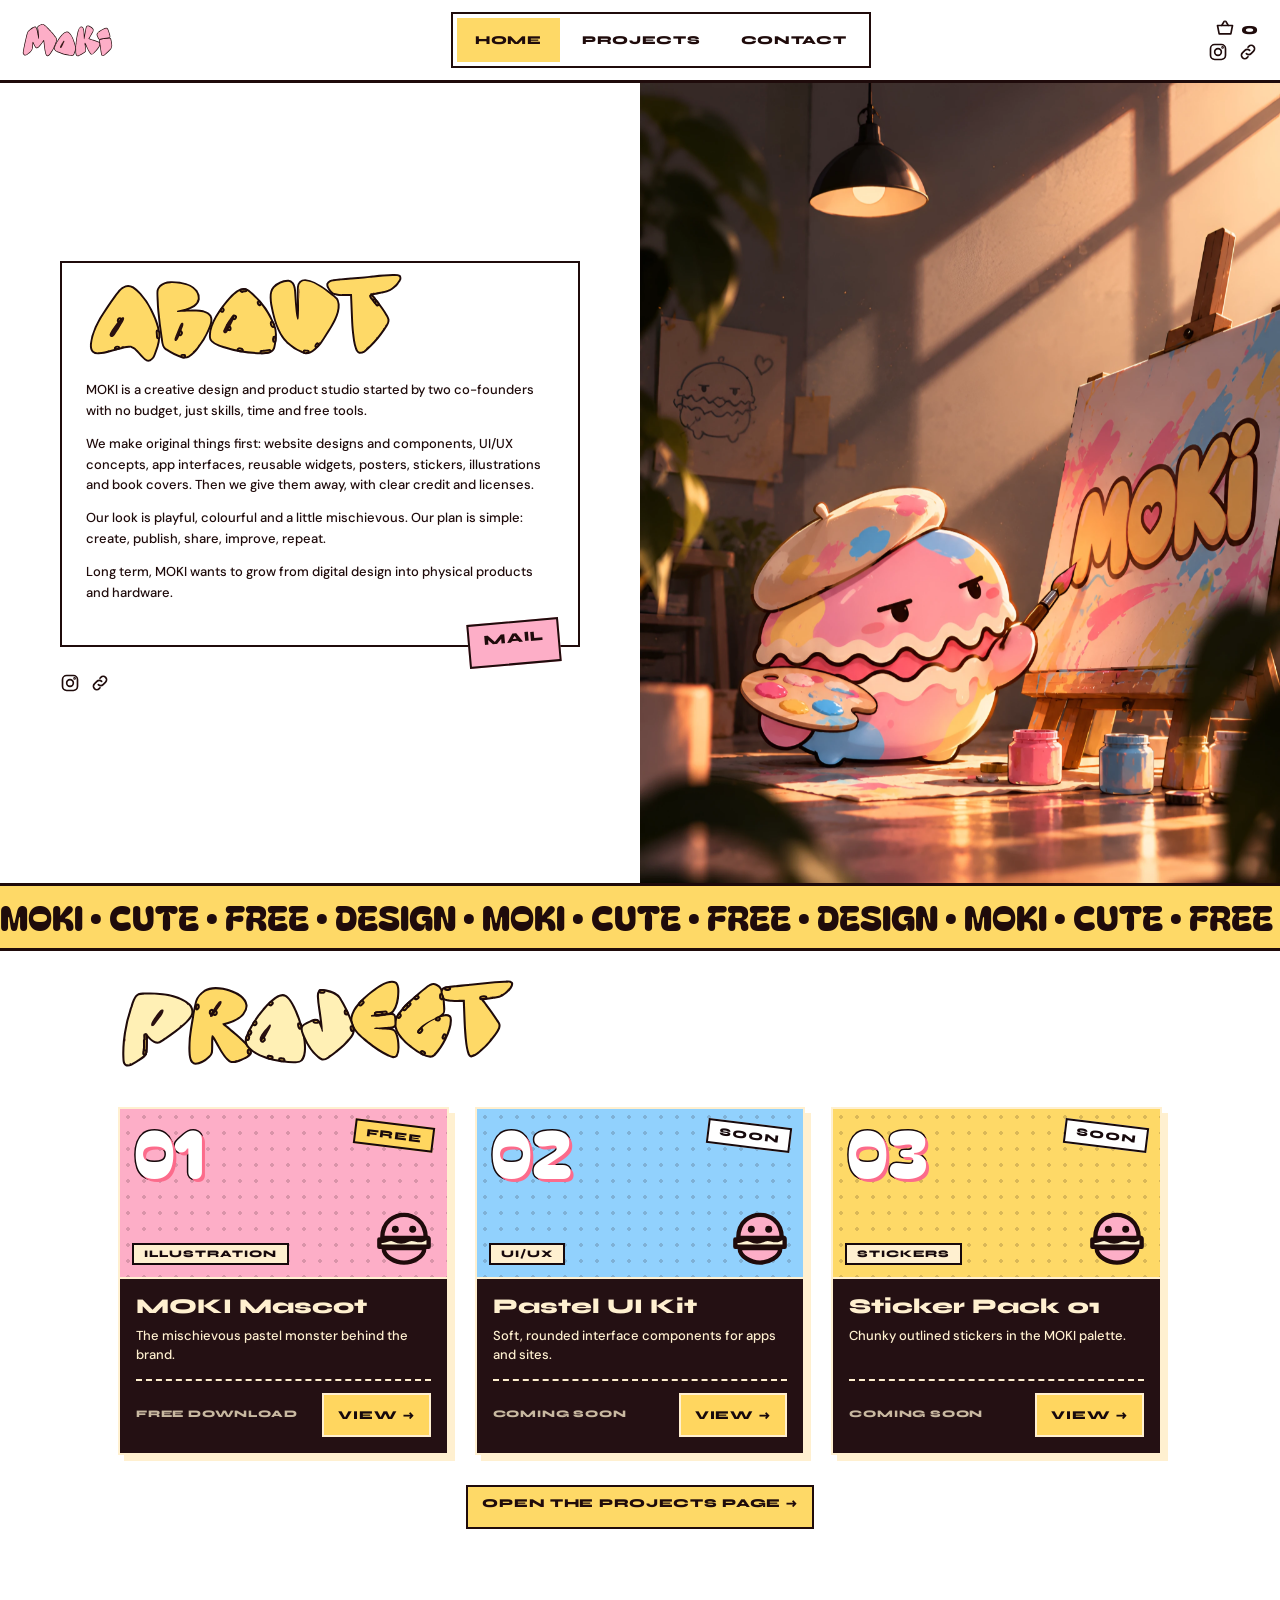
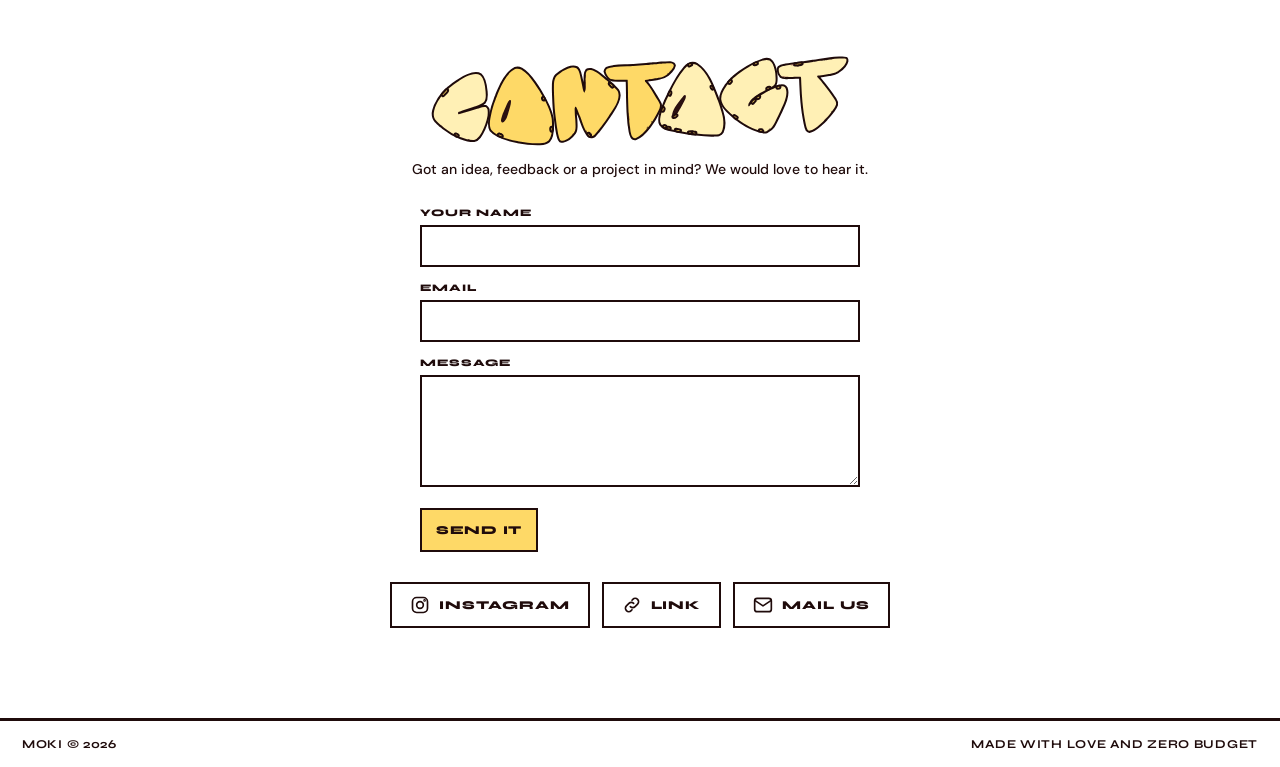
==== MOKI Website.html @ 07895a1e "MOKI website — retro project cards, redesigned navbar, mobile optimized Cards: - Replace the dark re" ====
<!DOCTYPE html>
<html lang="en">
<head>
<meta charset="utf-8">
<meta name="viewport" content="width=device-width, initial-scale=1, viewport-fit=cover">
<title>MOKI — Design, but cute</title>
<meta name="description" content="MOKI is a playful design and product studio making original website designs, UI kits, widgets, posters, stickers and illustrations — free to download with clear licenses.">
<meta name="theme-color" content="#FED967">
<meta property="og:type" content="website">
<meta property="og:title" content="MOKI — Design, but cute">
<meta property="og:description" content="Original design assets from a zero-budget studio. Free to download, clear licenses.">
<meta property="og:image" content="moki-studio.webp">
<link rel="icon" href="moki-favicon.svg" type="image/svg+xml">
<link rel="mask-icon" href="moki-favicon.svg" color="#FED967">
<link rel="preconnect" href="https://fonts.googleapis.com">
<link href="https://fonts.googleapis.com/css2?family=Bagel+Fat+One&family=Syne:wght@600;800&family=DM+Sans:wght@400;500;700&display=swap" rel="stylesheet">
<link rel="stylesheet" href="style.css">
</head>
<body>
<h1 class="sr">MOKI — Design, but cute</h1>
<header>
  <a class="logo" href="#home" aria-label="MOKI — back to top"><img src="moki-mark.svg" alt="MOKI" width="1044" height="388"></a>
  <nav id="nav" aria-label="Main">
    <a class="on" href="#home" data-sec aria-current="page">Home</a>
    <a href="projects.html" data-sec>Projects</a>
    <a href="#contact" data-sec>Contact</a>
  </nav>
  <div class="tools">
    <button class="cart" id="cartBtn" aria-label="Free downloads"><svg class="i" viewBox="0 0 24 24"><path d="M3 9h18l-2 10H5L3 9zM8 9l3-5M16 9l-3-5"/></svg><span id="cnt">0</span></button>
    <div class="soc"><a href="#" aria-label="Instagram"><svg class="i" viewBox="0 0 24 24"><rect x="3" y="3" width="18" height="18" rx="5"/><circle cx="12" cy="12" r="4"/><circle cx="17.5" cy="6.5" r=".6"/></svg></a><a href="#" aria-label="Link"><svg class="i" viewBox="0 0 24 24"><path d="M10 14a4 4 0 0 0 5.7 0l3-3a4 4 0 0 0-5.7-5.7l-1 1M14 10a4 4 0 0 0-5.7 0l-3 3a4 4 0 0 0 5.7 5.7l1-1"/></svg></a></div>
  </div>
  <div id="bar"></div>
</header>

<main>
<section class="view on" id="home">
  <div class="left">
    <div class="about rv">
      <img class="ttl t-about" src="title-about.svg" alt="About MOKI" width="1481" height="396">
      <p>MOKI is a creative design and product studio started by two co-founders with no budget, just skills, time and free tools.</p>
      <p>We make original things first: website designs and components, UI/UX concepts, app interfaces, reusable widgets, posters, stickers, illustrations and book covers. Then we give them away, with clear credit and licenses.</p>
      <p>Our look is playful, colourful and a little mischievous. Our plan is simple: create, publish, share, improve, repeat.</p>
      <p>Long term, MOKI wants to grow from digital design into physical products and hardware.</p>
      <a class="mail" href="mailto:hello@example.com">MAIL</a>
    </div>
    <div class="soc"><a href="#" aria-label="Instagram"><svg class="i" viewBox="0 0 24 24"><rect x="3" y="3" width="18" height="18" rx="5"/><circle cx="12" cy="12" r="4"/><circle cx="17.5" cy="6.5" r=".6"/></svg></a><a href="#" aria-label="Link"><svg class="i" viewBox="0 0 24 24"><path d="M10 14a4 4 0 0 0 5.7 0l3-3a4 4 0 0 0-5.7-5.7l-1 1M14 10a4 4 0 0 0-5.7 0l-3 3a4 4 0 0 0 5.7 5.7l1-1"/></svg></a></div>
  </div>
  <div class="right">
    <img src="moki-studio.webp" alt="MOKI painting at the easel in golden-hour light" width="2048" height="3072" fetchpriority="high">
  </div>
</section>

<div class="marq"><div class="mt" id="mt" aria-hidden="true"></div></div>

<section class="view" id="projects"><div class="pg">
  <div class="rv"><img class="ttl t-projects" src="title-projects.svg" alt="Projects" width="1726" height="369"></div>
  <div class="cards" id="cards"></div>
  <div class="more rv"><a class="btn" href="projects.html">Open the projects page &rarr;</a></div>
</div></section>

<section class="view" id="contact"><div class="pg">
  <div class="rv"><img class="ttl t-contact ctr" src="title-contact.svg" alt="Contact MOKI" width="1883" height="379"></div>
  <p class="rv">Got an idea, feedback or a project in mind? We would love to hear it.</p>
  <form class="cform rv" id="cform">
    <label for="cn">Your name</label>
    <input id="cn" name="name" autocomplete="name" required>
    <label for="ce">Email</label>
    <input id="ce" name="email" type="email" autocomplete="email" required>
    <label for="cm">Message</label>
    <textarea id="cm" name="message" required></textarea>
    <button class="btn" type="submit">Send it</button>
  </form>
  <div class="csoc rv">
    <a href="#" aria-label="MOKI on Instagram"><svg class="i" viewBox="0 0 24 24"><rect x="3" y="3" width="18" height="18" rx="5"/><circle cx="12" cy="12" r="4"/><circle cx="17.5" cy="6.5" r=".6"/></svg>Instagram</a>
    <a href="#" aria-label="MOKI link"><svg class="i" viewBox="0 0 24 24"><path d="M10 14a4 4 0 0 0 5.7 0l3-3a4 4 0 0 0-5.7-5.7l-1 1M14 10a4 4 0 0 0-5.7 0l-3 3a4 4 0 0 0 5.7 5.7l1-1"/></svg>Link</a>
    <a href="mailto:hello@example.com" aria-label="Email MOKI"><svg class="i" viewBox="0 0 24 24"><rect x="2" y="4" width="20" height="16" rx="3"/><path d="M3 7l9 6 9-6"/></svg>Mail us</a>
  </div>
</div></section>
</main>

<footer><span>MOKI © 2026</span><span>Made with love and zero budget</span></footer>

<script src="projects.js"></script>
<script>
var $=function(i){return document.getElementById(i)};
renderCards("cards",P.slice(0,3));dlPaint();   /* home shows a teaser — projects.html has all of them */

$("cform").onsubmit=function(e){
 e.preventDefault();
 var f=this,d=new FormData(f),body="Name: "+d.get("name")+"\nEmail: "+d.get("email")+"\n\n"+d.get("message");
 location.href="mailto:hello@example.com?subject="+encodeURIComponent("MOKI — hello from "+d.get("name"))+"&body="+encodeURIComponent(body);
};

var MQ="MOKI • CUTE • FREE • DESIGN • ";$("mt").textContent=MQ.repeat(10);
document.documentElement.classList.add("js");
var rvs=[].slice.call(document.querySelectorAll(".rv,.pc"));
rvs.forEach(function(el,i){el.classList.add("rv");el.style.setProperty("--d",(i%4)*.09+"s")});
var io=new IntersectionObserver(function(es){es.forEach(function(e){if(e.isIntersecting){var el=e.target;el.classList.add("in");io.unobserve(el);setTimeout(function(){el.classList.remove("rv","in");el.style.removeProperty("--d")},1100)}})},{threshold:.12});
rvs.forEach(function(el){io.observe(el)});

var bar=$("bar"),mt=$("mt"),rt=document.querySelector(".right img"),hs=$("home"),tk=0;
var secs=["home","projects","contact"].map($);
function onS(){tk=0;var y=scrollY,h=document.documentElement.scrollHeight-innerHeight,p=Math.min(Math.max(y/hs.offsetHeight,0),1);
 bar.style.setProperty("--p",(h>0?y/h*100:0)+"%");
 rt.style.setProperty("--py",p*60+"px");rt.style.setProperty("--ps",1+p*.08);
 var w=mt.scrollWidth/2;if(w)mt.style.transform="translateX("+(-(y*.6)%w)+"px)";
 var cur=0;secs.forEach(function(s,i){if(s.getBoundingClientRect().top<innerHeight*.4)cur=i});
 if(h-y<innerHeight*.1)cur=secs.length-1;
 [].forEach.call(document.querySelectorAll("#nav a[data-sec]"),function(a,i){var on=i==cur;a.classList.toggle("on",on);on?a.setAttribute("aria-current","page"):a.removeAttribute("aria-current")})}
function req(){if(!tk){tk=1;requestAnimationFrame(onS)}}
addEventListener("scroll",req,{passive:true});addEventListener("resize",req);onS();
</script>
</body>
</html>
---- style.css ----
:root{--ink:#1F0B0B;--bg:#fff;--fg:#1F0B0B;--card:#fff;--line:#1F0B0B;--yellow:#FED967;--pink:#FDAEC7;--hot:#FC6B8B;--blue:#91D1FD;--cream:#FEF3D3;
box-sizing:border-box;padding-top:env(safe-area-inset-top,0px);padding-bottom:env(safe-area-inset-bottom,0px)}
@media (prefers-color-scheme:dark){:root:not([data-theme="light"]){--bg:#1A0D0E;--fg:#FEF3D3;--card:#241214;--line:#FEF3D3}}
:root[data-theme="dark"]{--bg:#1A0D0E;--fg:#FEF3D3;--card:#241214;--line:#FEF3D3}
html{scroll-padding-top:env(safe-area-inset-top,0px);scroll-behavior:smooth}
*{box-sizing:border-box}
body{margin:0;background:var(--bg);color:var(--fg);font:500 14px/1.6 "DM Sans",system-ui,sans-serif}
button{font:inherit;color:inherit;cursor:pointer}
.sr{position:absolute;width:1px;height:1px;padding:0;margin:-1px;overflow:hidden;clip:rect(0 0 0 0);white-space:nowrap;border:0}

/* header */
header{position:sticky;top:env(safe-area-inset-top,0px);z-index:20;display:flex;flex-wrap:wrap;align-items:center;gap:14px 20px;padding:12px 22px;border-bottom:3px solid var(--line);background:var(--bg)}
.logo{display:block;transition:transform .15s}
.logo img{display:block;height:34px;width:auto}
.logo:hover{transform:rotate(-2deg) scale(1.04)}
/* pill group: nav's two auto margins split the free space, so it sits centred with no dead gap */
nav{display:flex;gap:4px;margin-inline:auto;padding:4px;border:2px solid var(--line);background:var(--card)}
nav a{text-decoration:none;color:var(--fg);font:800 12px/1 Syne,sans-serif;letter-spacing:.06em;text-transform:uppercase;display:inline-flex;align-items:center;height:44px;padding:0 18px;border:0;background:none;transition:background .15s,color .15s}
nav a:not(.on):hover{background:var(--pink);color:var(--ink)}
nav a.on{background:var(--yellow);color:var(--ink)}
.tools{margin-left:0;display:flex;flex-direction:column;align-items:flex-end;gap:4px}
.cart{display:flex;align-items:center;gap:6px;border:0;background:none;font:800 16px Syne,sans-serif;padding:0;transition:transform .15s}
.cart:hover{transform:translateY(-2px)}
.soc{display:flex;gap:10px}.soc a{color:var(--fg);display:flex;transition:transform .15s}
.soc a:hover{transform:translate(-2px,-2px)}
svg.i{width:20px;height:20px;fill:none;stroke:currentColor;stroke-width:2;stroke-linecap:round;stroke-linejoin:round}
:focus-visible{outline:3px solid var(--hot);outline-offset:2px}
#bar{position:absolute;left:0;bottom:-3px;height:3px;width:var(--p,0%);background:var(--hot)}

/* sections */
.view{display:block;scroll-margin-top:96px}
#home{display:grid;grid-template-columns:1fr 1fr;min-height:calc(100svh - 100px)}
.left{padding:44px 42px 56px;display:flex;flex-direction:column;justify-content:center}
.about{position:relative;border:2px solid var(--line);background:var(--card);padding:18px 24px 30px;max-width:520px;margin:0 auto}
.about p{margin:0 0 12px;font-size:13px}
.left .soc{max-width:520px;width:100%;margin:26px auto 0}
.right{position:relative;background:var(--blue);overflow:hidden;min-height:420px}
.right>img{position:absolute;inset:0;width:100%;height:100%;object-fit:cover;object-position:center 15%;transform:translateY(var(--py,0px)) scale(var(--ps,1));will-change:transform}
.pg{padding:36px 28px 60px;max-width:1100px;margin:0 auto;width:100%}
.pg.narrow{max-width:760px}

/* graffiti title images */
.ttl{display:block;height:auto;max-width:100%;margin:0 0 14px;transform:rotate(-2deg);transform-origin:left}
.ttl.ctr{transform-origin:center;margin-inline:auto}
.t-about{max-width:min(320px,100%)}
.t-projects{max-width:min(400px,100%)}
.t-contact{max-width:min(425px,100%)}

/* project card — dark retro, card-local palette (site tokens untouched) */
.cards{display:grid;grid-template-columns:repeat(auto-fill,minmax(min(290px,100%),1fr));gap:34px 26px;margin-top:34px}
.pc{--cb-card:#241013;--cb-yellow:#FFD65F;--cb-pink:#FFB2CA;--cb-cream:#FFF0D0;--cb-ink:#17090C;--cb-hot:#FC6B8B;
 display:flex;flex-direction:column;background:var(--cb-card);
 border:2px solid var(--cb-cream);box-shadow:6px 6px 0 var(--cb-cream);
 cursor:pointer;transition:transform .18s,box-shadow .18s}
.pc:hover{transform:translate(-3px,-3px);box-shadow:9px 9px 0 var(--cb-cream)}
.pt{position:relative;height:170px;overflow:hidden;background-color:var(--c);
 background-image:radial-gradient(rgba(31,11,11,.16) 1.6px,transparent 1.7px);background-size:16px 16px;
 border-bottom:2px solid var(--cb-cream)}
.pn{position:absolute;left:14px;top:8px;font:400 66px/1 "Bagel Fat One",cursive;color:#fff;
 -webkit-text-stroke:3px var(--cb-ink);paint-order:stroke fill;text-shadow:3px 3px 0 var(--cb-hot)}
.stk{position:absolute;right:12px;top:14px;transform:rotate(7deg);background:var(--cb-yellow);color:var(--cb-ink);
 border:2px solid var(--cb-ink);padding:5px 10px;font:800 11px/1 Syne,sans-serif;letter-spacing:.1em;
 text-transform:uppercase;transition:transform .2s}
.pc:hover .stk{transform:rotate(-4deg) scale(1.08)}
.stk.soon{background:#fff}
.cat{position:absolute;left:12px;bottom:12px;background:var(--cb-cream);color:var(--cb-ink);
 border:2px solid var(--cb-ink);padding:4px 10px;font:800 10px/1 Syne,sans-serif;letter-spacing:.1em;
 text-transform:uppercase}
.pt .mi{position:absolute;right:14px;bottom:10px;width:58px;height:58px;animation:pcb 2.4s ease-in-out infinite}
@keyframes pcb{50%{transform:translateY(-6px) rotate(-4deg)}}
.pb{padding:16px;display:flex;flex-direction:column;gap:8px;flex:1;color:var(--cb-cream)}
.pb h3{margin:0;font:800 21px/1.1 Syne,sans-serif}
.pb p{margin:0;font-size:13px;line-height:1.5;flex:1}
.pf{display:flex;align-items:center;justify-content:space-between;gap:10px;margin-top:6px;
 padding-top:12px;border-top:2px dashed var(--cb-cream)}
.lic2{min-width:0;font:800 10px/1.3 Syne,sans-serif;letter-spacing:.08em;text-transform:uppercase;opacity:.75}
.go{flex:none;white-space:nowrap;font:800 12px/1 Syne,sans-serif;letter-spacing:.08em;text-transform:uppercase;
 padding:9px 14px;min-height:44px;border:2px solid var(--cb-cream);background:var(--cb-yellow);color:var(--cb-ink);
 transition:background .15s,transform .15s}
.pc:hover .go{background:var(--cb-pink);transform:translateX(2px)}
@media (prefers-reduced-motion:reduce){.pt .mi{animation:none}}

.chip{align-self:flex-start;display:inline-flex;align-items:center;gap:6px;font:800 9px Syne,sans-serif;letter-spacing:.1em;text-transform:uppercase;border:2px solid var(--line);padding:3px 8px;background:var(--cream);color:var(--ink);max-width:100%}
.dot{width:7px;height:7px;border-radius:50%;background:var(--ink);flex:none}
.more{display:flex;justify-content:center;margin-top:30px}

.btn{font:800 12px Syne,sans-serif;letter-spacing:.06em;text-transform:uppercase;padding:9px 14px;min-height:44px;border:2px solid var(--line);background:var(--yellow);color:var(--ink);text-decoration:none;display:inline-block;transition:transform .15s,box-shadow .15s,background .15s}
.btn:hover{background:var(--pink);transform:translate(-2px,-2px);box-shadow:3px 3px 0 var(--line)}
.mail{position:absolute;right:18px;bottom:-20px;transform:rotate(-5deg);font:800 14px Syne,sans-serif;letter-spacing:.06em;text-transform:uppercase;padding:6px 14px;min-height:44px;border:2px solid var(--line);background:var(--pink);color:var(--ink);text-decoration:none;transition:transform .15s}
.mail:hover{transform:rotate(2deg) scale(1.06)}

/* project detail */
.dhead{display:flex;align-items:center;gap:12px;flex-wrap:wrap;margin:22px 0 4px}
.dhead h2{margin:0;font:800 clamp(26px,4vw,40px)/1.1 Syne,sans-serif;color:var(--fg)}
.dlede{font-size:14.5px;margin:0 0 6px}
.dsec{margin:24px 0 0}
.dsec dt{font:800 10px Syne,sans-serif;letter-spacing:.1em;text-transform:uppercase;color:var(--fg);margin:0 0 5px}
.dsec dd{margin:0 0 18px;font-size:13.5px}
.dnav{display:flex;gap:10px;justify-content:space-between;align-items:center;flex-wrap:wrap;margin-top:34px;padding-top:20px;border-top:2px solid var(--line)}
.dnav a{font:800 12px Syne,sans-serif;letter-spacing:.06em;text-transform:uppercase;color:var(--fg);text-decoration:none;border:2px solid var(--line);background:var(--card);padding:9px 14px;transition:transform .15s,box-shadow .15s,background .15s}
.dnav a:hover{transform:translate(-2px,-2px);box-shadow:3px 3px 0 var(--line);background:var(--yellow)}

/* contact */
#contact .pg{text-align:center;padding:70px 28px 90px}
.cform{max-width:440px;margin:26px auto 0;text-align:left}
.cform label{display:block;font:800 10px Syne,sans-serif;letter-spacing:.1em;text-transform:uppercase;margin:0 0 6px;color:var(--fg)}
.cform input,.cform textarea{width:100%;font:500 14px "DM Sans",sans-serif;color:var(--fg);background:var(--card);border:2px solid var(--line);padding:10px 12px;margin:0 0 15px}
.cform textarea{min-height:112px;resize:vertical}
.csoc{display:flex;gap:12px;justify-content:center;flex-wrap:wrap;margin:30px 0 0}
.csoc a{display:flex;align-items:center;gap:9px;min-height:44px;border:2px solid var(--line);background:var(--card);padding:11px 18px;font:800 12px Syne,sans-serif;letter-spacing:.08em;text-transform:uppercase;color:var(--fg);text-decoration:none;transition:transform .15s,box-shadow .15s,background .15s}
.csoc a:hover{transform:translate(-2px,-2px);box-shadow:4px 4px 0 var(--line);background:var(--yellow)}

/* scroll fx */
.js .rv{opacity:0;transform:translateY(46px) scale(.97);transition:opacity .7s ease,transform .8s cubic-bezier(.2,.9,.25,1.15);transition-delay:var(--d,0s)}
.js .rv.in{opacity:1;transform:none}
.marq{border-top:3px solid var(--line);border-bottom:3px solid var(--line);background:var(--yellow);color:var(--ink);overflow:hidden;white-space:nowrap;font:400 34px/1 "Bagel Fat One",cursive;padding:14px 0}
.mt{display:inline-block;will-change:transform}

/* dialog */
dialog{border:2px solid var(--line);background:var(--card);color:var(--fg);max-width:480px;width:calc(100% - 32px);padding:24px;box-shadow:8px 8px 0 var(--hot)}
dialog::backdrop{background:rgba(31,11,11,.5)}
dialog h3{font:400 38px/1 "Bagel Fat One",cursive;margin:0 0 6px}
dialog dl{margin:14px 0;font-size:13px}dialog dt{font:800 11px Syne,sans-serif;text-transform:uppercase;letter-spacing:.08em;margin-top:8px}dialog dd{margin:0}
.row{display:flex;gap:10px;margin-top:16px}
footer{border-top:3px solid var(--line);padding:16px 22px;font:700 12px Syne,sans-serif;letter-spacing:.06em;text-transform:uppercase;display:flex;justify-content:space-between;gap:10px;flex-wrap:wrap}

@media (max-width:820px){
  header{flex-wrap:nowrap;gap:12px;padding:10px 14px}
  .logo img{height:28px}
  .tools{margin-left:auto;flex-direction:row;align-items:center;gap:10px}
  /* icon controls to a 44px touch target — svg.i is 20px */
  .cart{padding:12px 6px}
  .soc{gap:4px}
  .soc a{padding:12px}

  /* nav leaves the header flow entirely (position:fixed), so the header collapses to one
     row and the nav becomes a thumb-reachable bottom tab bar. header has no transform/
     filter, so this stays viewport-anchored. */
  nav{position:fixed;left:0;right:0;bottom:0;z-index:30;margin:0;
    display:grid;grid-template-columns:repeat(3,1fr);gap:0;border-radius:0;
    border:2px solid var(--line);border-bottom:0;
    padding:6px 8px calc(6px + env(safe-area-inset-bottom,0px))}
  nav a{height:48px;justify-content:center;padding:0 4px;font-size:11px;letter-spacing:.03em;text-align:center}

  body{padding-bottom:calc(72px + env(safe-area-inset-bottom,0px))}
  .view{scroll-margin-top:78px}

  #home{grid-template-columns:1fr}
  .left{padding:28px 16px 40px}
  .right{min-height:300px;order:-1}
  .pg{padding:28px 16px 44px}
  #contact .pg{padding:48px 16px 64px}
  .cards{grid-template-columns:repeat(auto-fill,minmax(min(300px,100%),1fr));gap:28px 18px}
  .cform input,.cform textarea{font-size:16px}
  .dnav{flex-direction:column;align-items:stretch}
  .dnav a{display:flex;align-items:center;justify-content:center;min-height:44px}
}
/* no container queries needed: every .pt child is absolutely anchored, .pf is flex with a
   min-width:0 label, so the card has no width-sensitive text that can clip */
@media (hover:none){.logo:hover,.cart:hover,.soc a:hover,.btn:hover,.csoc a:hover,.dnav a:hover,.mail:hover,nav a:not(.on):hover,.pc:hover,.pc:hover .stk,.pc:hover .go{transform:none;box-shadow:none}.go:hover{background:var(--cb-yellow)}}
@media (prefers-reduced-motion:reduce){
  *{transition:none!important}
  .js .rv{opacity:1!important;transform:none!important}
  html{scroll-behavior:auto}
  .right>img{transform:none}
}
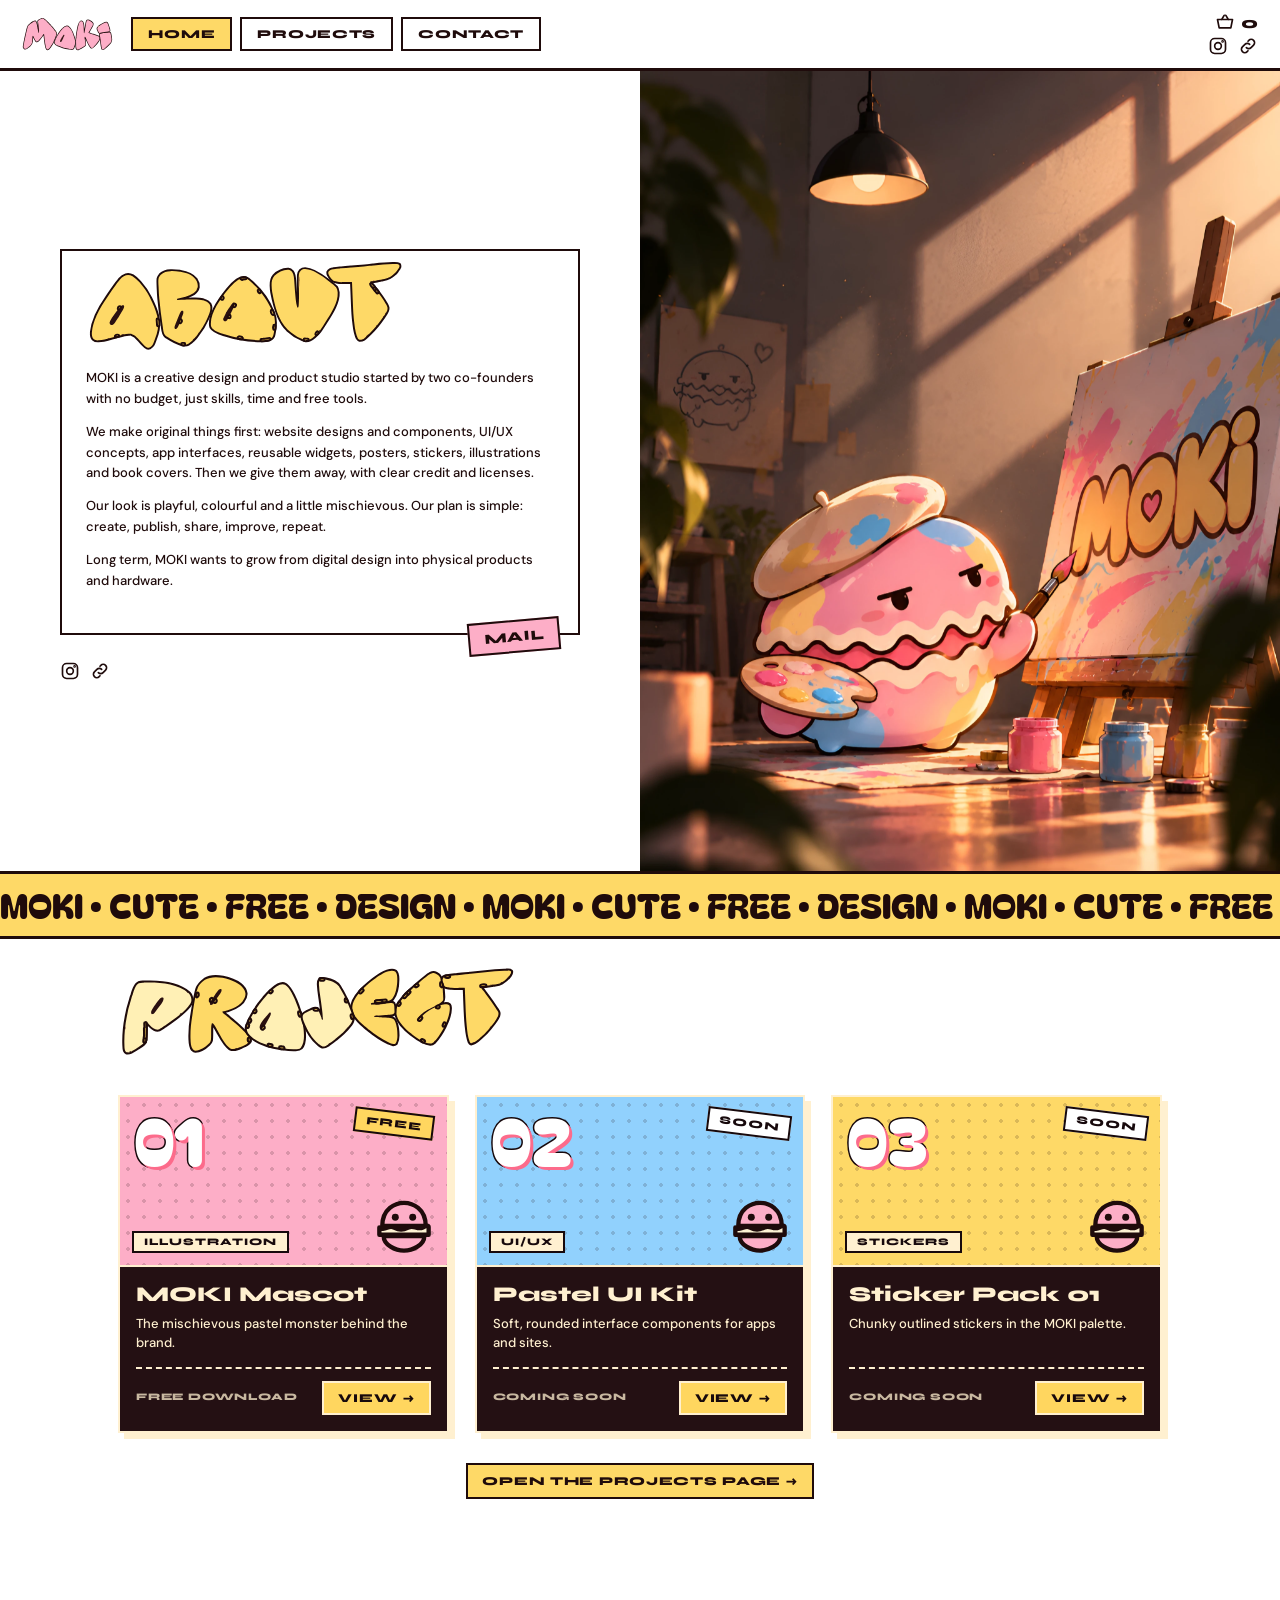
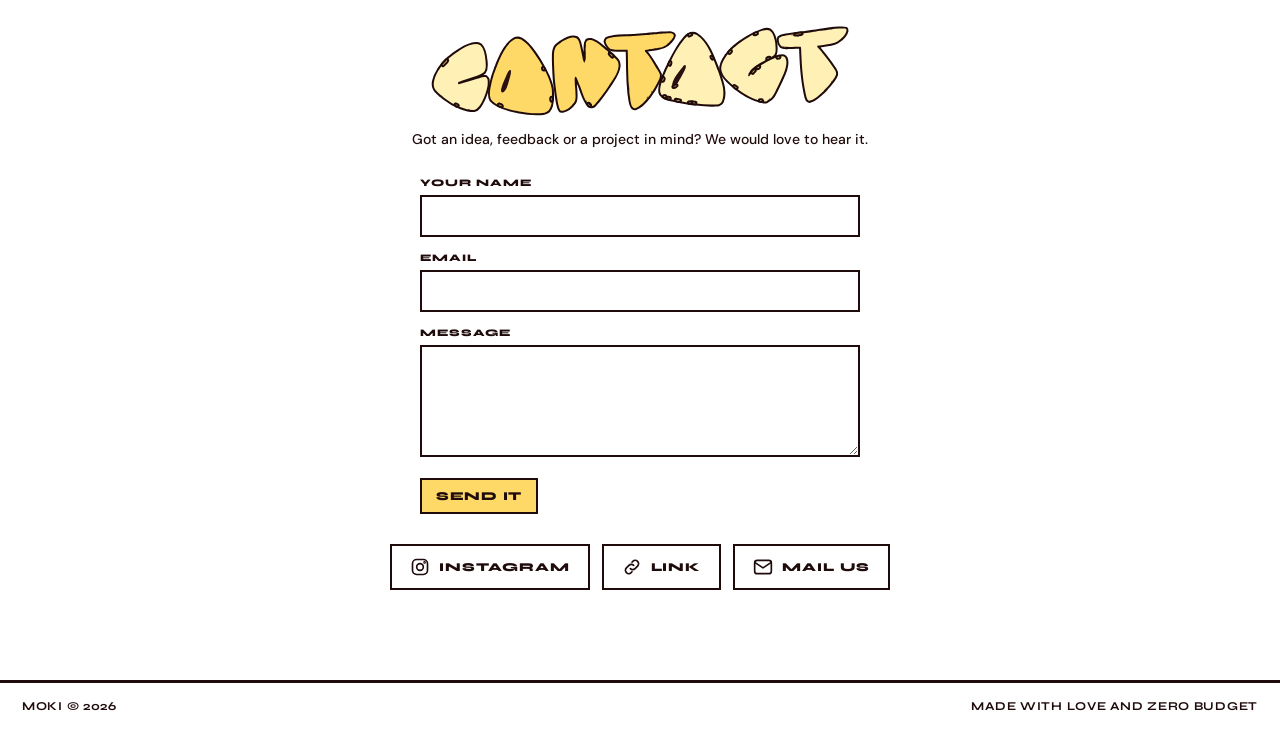
==== commit 883b1910: "Add files via upload" ====
--- a/MOKI Website.html
+++ b/MOKI Website.html
@@ -41,9 +41,9 @@
       <p>We make original things first: website designs and components, UI/UX concepts, app interfaces, reusable widgets, posters, stickers, illustrations and book covers. Then we give them away, with clear credit and licenses.</p>
       <p>Our look is playful, colourful and a little mischievous. Our plan is simple: create, publish, share, improve, repeat.</p>
       <p>Long term, MOKI wants to grow from digital design into physical products and hardware.</p>
-      <a class="mail" href="mailto:hello@example.com">MAIL</a>
+      <a class="mail" href="mailto:mokiofficiial@gmail.com">MAIL</a>
     </div>
-    <div class="soc"><a href="#" aria-label="Instagram"><svg class="i" viewBox="0 0 24 24"><rect x="3" y="3" width="18" height="18" rx="5"/><circle cx="12" cy="12" r="4"/><circle cx="17.5" cy="6.5" r=".6"/></svg></a><a href="#" aria-label="Link"><svg class="i" viewBox="0 0 24 24"><path d="M10 14a4 4 0 0 0 5.7 0l3-3a4 4 0 0 0-5.7-5.7l-1 1M14 10a4 4 0 0 0-5.7 0l-3 3a4 4 0 0 0 5.7 5.7l1-1"/></svg></a></div>
+    <div class="soc"><a href="https://www.instagram.com/moki._.officials" aria-label="Instagram"><svg class="i" viewBox="0 0 24 24"><rect x="3" y="3" width="18" height="18" rx="5"/><circle cx="12" cy="12" r="4"/><circle cx="17.5" cy="6.5" r=".6"/></svg></a><a href="#" aria-label="Link"><svg class="i" viewBox="0 0 24 24"><path d="M10 14a4 4 0 0 0 5.7 0l3-3a4 4 0 0 0-5.7-5.7l-1 1M14 10a4 4 0 0 0-5.7 0l-3 3a4 4 0 0 0 5.7 5.7l1-1"/></svg></a></div>
   </div>
   <div class="right">
     <img src="moki-studio.webp" alt="MOKI painting at the easel in golden-hour light" width="2048" height="3072" fetchpriority="high">
@@ -71,9 +71,9 @@
     <button class="btn" type="submit">Send it</button>
   </form>
   <div class="csoc rv">
-    <a href="#" aria-label="MOKI on Instagram"><svg class="i" viewBox="0 0 24 24"><rect x="3" y="3" width="18" height="18" rx="5"/><circle cx="12" cy="12" r="4"/><circle cx="17.5" cy="6.5" r=".6"/></svg>Instagram</a>
-    <a href="#" aria-label="MOKI link"><svg class="i" viewBox="0 0 24 24"><path d="M10 14a4 4 0 0 0 5.7 0l3-3a4 4 0 0 0-5.7-5.7l-1 1M14 10a4 4 0 0 0-5.7 0l-3 3a4 4 0 0 0 5.7 5.7l1-1"/></svg>Link</a>
-    <a href="mailto:hello@example.com" aria-label="Email MOKI"><svg class="i" viewBox="0 0 24 24"><rect x="2" y="4" width="20" height="16" rx="3"/><path d="M3 7l9 6 9-6"/></svg>Mail us</a>
+    <a href="https://www.instagram.com/moki._.officials" aria-label="MOKI on Instagram"><svg class="i" viewBox="0 0 24 24"><rect x="3" y="3" width="18" height="18" rx="5"/><circle cx="12" cy="12" r="4"/><circle cx="17.5" cy="6.5" r=".6"/></svg>Instagram</a>
+    <a href="https://linkdin.com/in/moki-officiial-570076444" aria-label="MOKI link"><svg class="i" viewBox="0 0 24 24"><path d="M10 14a4 4 0 0 0 5.7 0l3-3a4 4 0 0 0-5.7-5.7l-1 1M14 10a4 4 0 0 0-5.7 0l-3 3a4 4 0 0 0 5.7 5.7l1-1"/></svg>Link</a>
+    <a href="mailto:mokiofficiial@gmail.com" aria-label="Email MOKI"><svg class="i" viewBox="0 0 24 24"><rect x="2" y="4" width="20" height="16" rx="3"/><path d="M3 7l9 6 9-6"/></svg>Mail us</a>
   </div>
 </div></section>
 </main>
--- a/style.css
+++ b/style.css
@@ -9,16 +9,15 @@
 .sr{position:absolute;width:1px;height:1px;padding:0;margin:-1px;overflow:hidden;clip:rect(0 0 0 0);white-space:nowrap;border:0}
 
 /* header */
-header{position:sticky;top:env(safe-area-inset-top,0px);z-index:20;display:flex;flex-wrap:wrap;align-items:center;gap:14px 20px;padding:12px 22px;border-bottom:3px solid var(--line);background:var(--bg)}
+header{position:sticky;top:env(safe-area-inset-top,0px);z-index:20;display:flex;flex-wrap:wrap;align-items:center;gap:12px 18px;padding:12px 22px;border-bottom:3px solid var(--line);background:var(--bg)}
 .logo{display:block;transition:transform .15s}
 .logo img{display:block;height:34px;width:auto}
 .logo:hover{transform:rotate(-2deg) scale(1.04)}
-/* pill group: nav's two auto margins split the free space, so it sits centred with no dead gap */
-nav{display:flex;gap:4px;margin-inline:auto;padding:4px;border:2px solid var(--line);background:var(--card)}
-nav a{text-decoration:none;color:var(--fg);font:800 12px/1 Syne,sans-serif;letter-spacing:.06em;text-transform:uppercase;display:inline-flex;align-items:center;height:44px;padding:0 18px;border:0;background:none;transition:background .15s,color .15s}
-nav a:not(.on):hover{background:var(--pink);color:var(--ink)}
+nav{display:flex;flex-wrap:wrap;gap:8px}
+nav a{text-decoration:none;color:var(--fg);font:800 12px/1 Syne,sans-serif;letter-spacing:.06em;text-transform:uppercase;padding:9px 15px;border:2px solid var(--line);background:var(--card);transition:transform .15s,box-shadow .15s,background .15s}
+nav a:not(.on):hover{transform:translate(-2px,-2px);box-shadow:3px 3px 0 var(--line)}
 nav a.on{background:var(--yellow);color:var(--ink)}
-.tools{margin-left:0;display:flex;flex-direction:column;align-items:flex-end;gap:4px}
+.tools{margin-left:auto;display:flex;flex-direction:column;align-items:flex-end;gap:4px}
 .cart{display:flex;align-items:center;gap:6px;border:0;background:none;font:800 16px Syne,sans-serif;padding:0;transition:transform .15s}
 .cart:hover{transform:translateY(-2px)}
 .soc{display:flex;gap:10px}.soc a{color:var(--fg);display:flex;transition:transform .15s}
@@ -28,7 +27,7 @@
 #bar{position:absolute;left:0;bottom:-3px;height:3px;width:var(--p,0%);background:var(--hot)}
 
 /* sections */
-.view{display:block;scroll-margin-top:96px}
+.view{display:block;scroll-margin-top:84px}
 #home{display:grid;grid-template-columns:1fr 1fr;min-height:calc(100svh - 100px)}
 .left{padding:44px 42px 56px;display:flex;flex-direction:column;justify-content:center}
 .about{position:relative;border:2px solid var(--line);background:var(--card);padding:18px 24px 30px;max-width:520px;margin:0 auto}
@@ -47,7 +46,7 @@
 .t-contact{max-width:min(425px,100%)}
 
 /* project card — dark retro, card-local palette (site tokens untouched) */
-.cards{display:grid;grid-template-columns:repeat(auto-fill,minmax(min(290px,100%),1fr));gap:34px 26px;margin-top:34px}
+.cards{display:grid;grid-template-columns:repeat(auto-fill,minmax(290px,1fr));gap:34px 26px;margin-top:34px}
 .pc{--cb-card:#241013;--cb-yellow:#FFD65F;--cb-pink:#FFB2CA;--cb-cream:#FFF0D0;--cb-ink:#17090C;--cb-hot:#FC6B8B;
  display:flex;flex-direction:column;background:var(--cb-card);
  border:2px solid var(--cb-cream);box-shadow:6px 6px 0 var(--cb-cream);
@@ -75,7 +74,7 @@
  padding-top:12px;border-top:2px dashed var(--cb-cream)}
 .lic2{min-width:0;font:800 10px/1.3 Syne,sans-serif;letter-spacing:.08em;text-transform:uppercase;opacity:.75}
 .go{flex:none;white-space:nowrap;font:800 12px/1 Syne,sans-serif;letter-spacing:.08em;text-transform:uppercase;
- padding:9px 14px;min-height:44px;border:2px solid var(--cb-cream);background:var(--cb-yellow);color:var(--cb-ink);
+ padding:9px 14px;border:2px solid var(--cb-cream);background:var(--cb-yellow);color:var(--cb-ink);
  transition:background .15s,transform .15s}
 .pc:hover .go{background:var(--cb-pink);transform:translateX(2px)}
 @media (prefers-reduced-motion:reduce){.pt .mi{animation:none}}
@@ -84,9 +83,9 @@
 .dot{width:7px;height:7px;border-radius:50%;background:var(--ink);flex:none}
 .more{display:flex;justify-content:center;margin-top:30px}
 
-.btn{font:800 12px Syne,sans-serif;letter-spacing:.06em;text-transform:uppercase;padding:9px 14px;min-height:44px;border:2px solid var(--line);background:var(--yellow);color:var(--ink);text-decoration:none;display:inline-block;transition:transform .15s,box-shadow .15s,background .15s}
+.btn{font:800 12px Syne,sans-serif;letter-spacing:.06em;text-transform:uppercase;padding:9px 14px;border:2px solid var(--line);background:var(--yellow);color:var(--ink);text-decoration:none;display:inline-block;transition:transform .15s,box-shadow .15s,background .15s}
 .btn:hover{background:var(--pink);transform:translate(-2px,-2px);box-shadow:3px 3px 0 var(--line)}
-.mail{position:absolute;right:18px;bottom:-20px;transform:rotate(-5deg);font:800 14px Syne,sans-serif;letter-spacing:.06em;text-transform:uppercase;padding:6px 14px;min-height:44px;border:2px solid var(--line);background:var(--pink);color:var(--ink);text-decoration:none;transition:transform .15s}
+.mail{position:absolute;right:18px;bottom:-20px;transform:rotate(-5deg);font:800 14px Syne,sans-serif;letter-spacing:.06em;text-transform:uppercase;padding:6px 14px;border:2px solid var(--line);background:var(--pink);color:var(--ink);text-decoration:none;transition:transform .15s}
 .mail:hover{transform:rotate(2deg) scale(1.06)}
 
 /* project detail */
@@ -107,7 +106,7 @@
 .cform input,.cform textarea{width:100%;font:500 14px "DM Sans",sans-serif;color:var(--fg);background:var(--card);border:2px solid var(--line);padding:10px 12px;margin:0 0 15px}
 .cform textarea{min-height:112px;resize:vertical}
 .csoc{display:flex;gap:12px;justify-content:center;flex-wrap:wrap;margin:30px 0 0}
-.csoc a{display:flex;align-items:center;gap:9px;min-height:44px;border:2px solid var(--line);background:var(--card);padding:11px 18px;font:800 12px Syne,sans-serif;letter-spacing:.08em;text-transform:uppercase;color:var(--fg);text-decoration:none;transition:transform .15s,box-shadow .15s,background .15s}
+.csoc a{display:flex;align-items:center;gap:9px;border:2px solid var(--line);background:var(--card);padding:11px 18px;font:800 12px Syne,sans-serif;letter-spacing:.08em;text-transform:uppercase;color:var(--fg);text-decoration:none;transition:transform .15s,box-shadow .15s,background .15s}
 .csoc a:hover{transform:translate(-2px,-2px);box-shadow:4px 4px 0 var(--line);background:var(--yellow)}
 
 /* scroll fx */
@@ -125,35 +124,15 @@
 footer{border-top:3px solid var(--line);padding:16px 22px;font:700 12px Syne,sans-serif;letter-spacing:.06em;text-transform:uppercase;display:flex;justify-content:space-between;gap:10px;flex-wrap:wrap}
 
 @media (max-width:820px){
-  header{flex-wrap:nowrap;gap:12px;padding:10px 14px}
+  #home{grid-template-columns:1fr}
+  .left{padding:32px 18px 48px}
+  .right{min-height:380px;order:-1}
   .logo img{height:28px}
-  .tools{margin-left:auto;flex-direction:row;align-items:center;gap:10px}
-  /* icon controls to a 44px touch target — svg.i is 20px */
-  .cart{padding:12px 6px}
-  .soc{gap:4px}
-  .soc a{padding:12px}
-
-  /* nav leaves the header flow entirely (position:fixed), so the header collapses to one
-     row and the nav becomes a thumb-reachable bottom tab bar. header has no transform/
-     filter, so this stays viewport-anchored. */
-  nav{position:fixed;left:0;right:0;bottom:0;z-index:30;margin:0;
-    display:grid;grid-template-columns:repeat(3,1fr);gap:0;border-radius:0;
-    border:2px solid var(--line);border-bottom:0;
-    padding:6px 8px calc(6px + env(safe-area-inset-bottom,0px))}
-  nav a{height:48px;justify-content:center;padding:0 4px;font-size:11px;letter-spacing:.03em;text-align:center}
-
-  body{padding-bottom:calc(72px + env(safe-area-inset-bottom,0px))}
-  .view{scroll-margin-top:78px}
-
-  #home{grid-template-columns:1fr}
-  .left{padding:28px 16px 40px}
-  .right{min-height:300px;order:-1}
-  .pg{padding:28px 16px 44px}
-  #contact .pg{padding:48px 16px 64px}
-  .cards{grid-template-columns:repeat(auto-fill,minmax(min(300px,100%),1fr));gap:28px 18px}
-  .cform input,.cform textarea{font-size:16px}
-  .dnav{flex-direction:column;align-items:stretch}
-  .dnav a{display:flex;align-items:center;justify-content:center;min-height:44px}
+  .tools{margin-left:auto;flex-direction:row;align-items:center;gap:14px}
+  nav{order:2;width:100%;display:grid;grid-template-columns:1fr 1fr;gap:5px}
+  nav a{padding:10px 4px;font-size:11px;letter-spacing:.03em;text-align:center}
+  .view{scroll-margin-top:156px}
+  .cards{grid-template-columns:repeat(auto-fill,minmax(300px,1fr));gap:28px 18px}
 }
 /* no container queries needed: every .pt child is absolutely anchored, .pf is flex with a
    min-width:0 label, so the card has no width-sensitive text that can clip */
